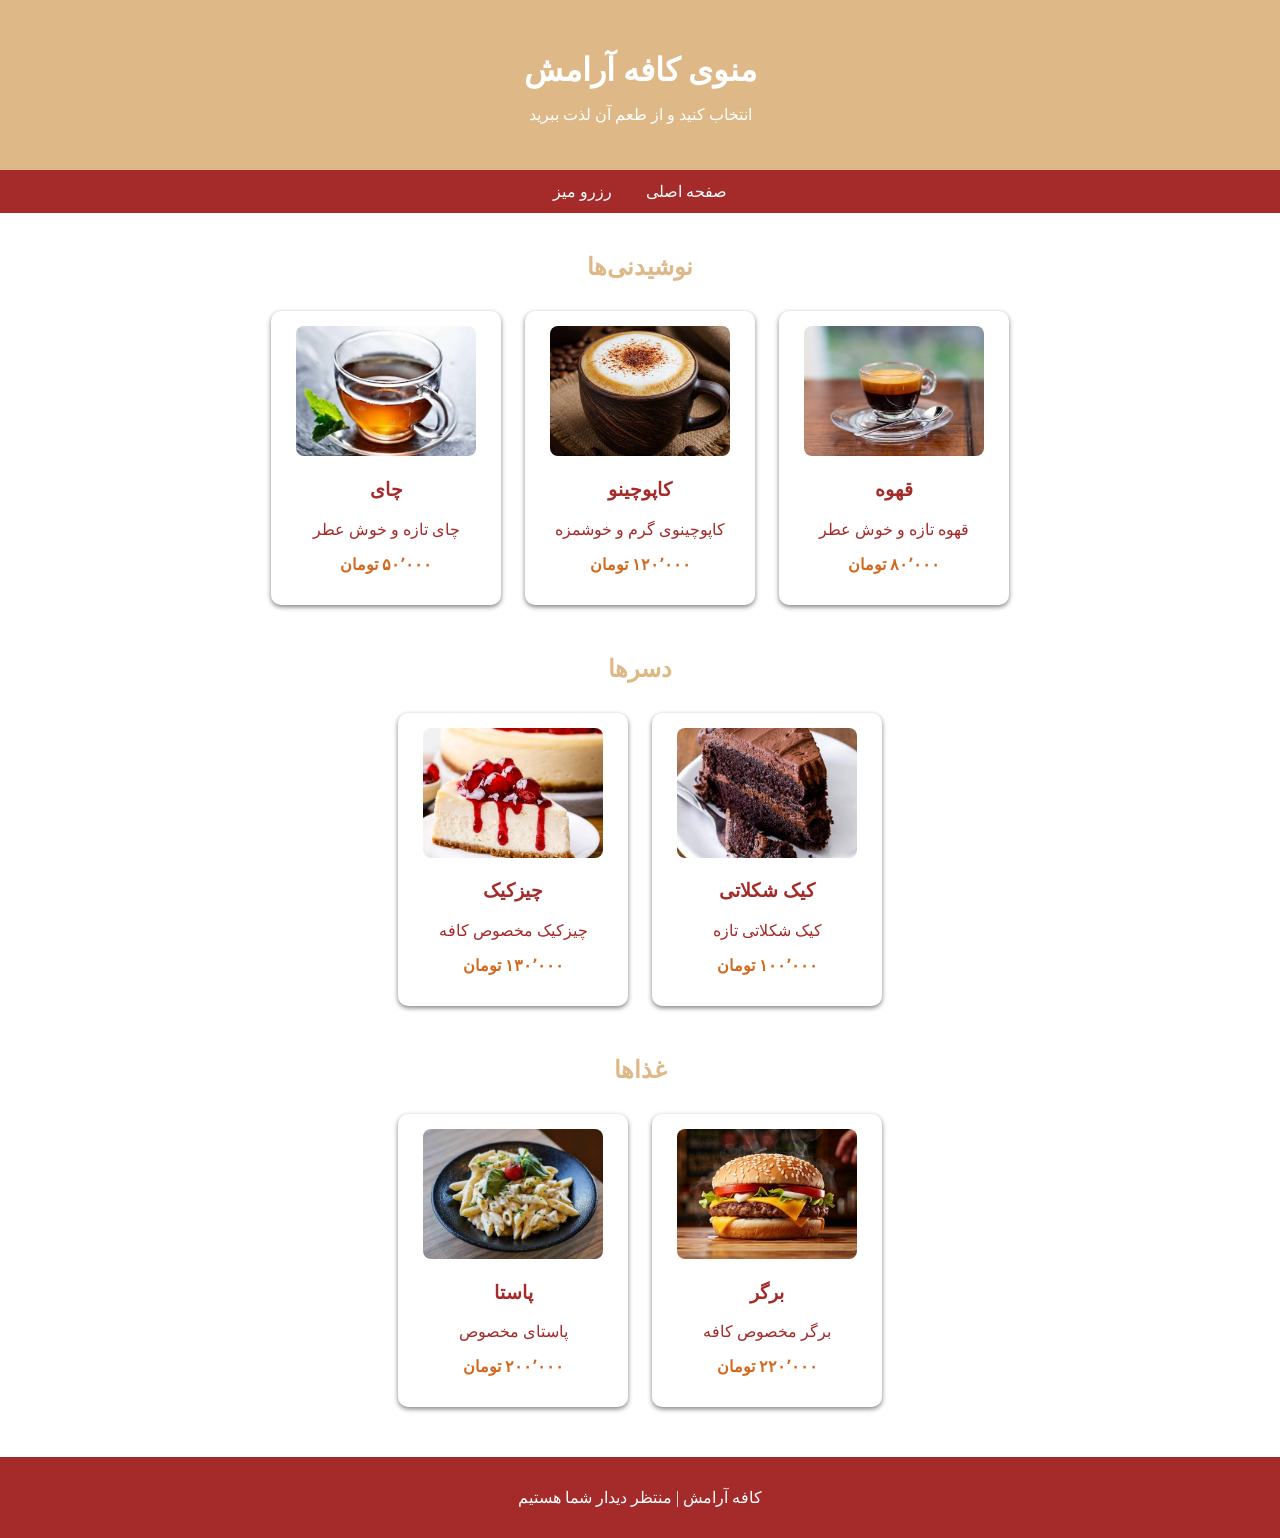
==== menu.html @ 10f66b6d "Initial project" ====
<!DOCTYPE html>
<html lang="fa">
<head>

    <meta charset="UTF-8">
    <meta name="viewport" content="width=device-width, initial-scale=1.0">

    <title>منوی کافه آرامش</title>

    <style>

        body {
            font-family: Tahoma;
            direction: rtl;
            margin: 0;
            background-color: white;
            color: brown;
        }

        header {
            background-color: burlywood;
            color: white;
            text-align: center;
            padding: 30px;
        }

        header h1 {
            margin-bottom: 10px;
        }

        nav {
            background-color:brown;
            text-align: center;
            padding: 12px;
        }

        nav a {
            color: white;
            text-decoration: none;
            margin: 15px;
        }

        .menu {
            width: 90%;
            margin: 30px auto;
            text-align: center;
        }

        .menu h2 {
            margin-top: 40px;
            color: burlywood;
        }

        .item {
            display: inline-block;
            vertical-align: top;
            background-color: white;
            width: 200px;
            margin: 10px;
            padding: 15px;
            border-radius: 10px;
            box-shadow: 0 2px 5px gray;
           
            transition: 0.3s;
        }

        .item:hover {
            transform: translateY(-6px);
            box-shadow: 0 10px 20px rgba(0,0,0,0.15);
        }

        .item img {
            width: 180px;
            height: 130px;
            object-fit: cover;
            border-radius: 8px;
        }

        .item h3 {
            color: brown;
        }

        .price {
            color: chocolate;
            font-weight: bold;
        }

        
        

        footer {
            background-color: brown;
            color: white;
            text-align: center;
            padding: 15px;
            margin-top: 40px;
        }


        

        @media (max-width: 600px) {

            .item {
                display: block;
                width: 80%;
                margin: 20px auto;
            }

            .item img {
                width: 90%;
                height: 180px;
            }

            nav a {
                display: block;
                margin: 8px;
            }

        }

    </style>

</head>

<body>


    <header>

        <h1> منوی کافه آرامش</h1>

        <p>
            انتخاب کنید و از طعم آن لذت ببرید
        </p>

    </header>


    <nav>

        <a href="index.html">
            صفحه اصلی
        </a>

        <a href="reservation.html">
             رزرو میز
        </a>

    </nav>


    <div class="menu">


       
        <h2> نوشیدنی‌ها</h2>


        <div class="item">

            <img src="images/coffee.jpg" alt="قهوه">

            <h3>قهوه</h3>

            <p>
                قهوه تازه و خوش عطر
            </p>

            <p class="price">
                ۸۰٬۰۰۰ تومان
            </p>

        </div>


        <div class="item">

            

            <img src="images/cappuccino.jpg" alt="کاپوچینو">

            <h3>کاپوچینو</h3>

            <p>
                کاپوچینوی گرم و خوشمزه
            </p>

            <p class="price">
                ۱۲۰٬۰۰۰ تومان
            </p>

        </div>


        <div class="item">

            <img src="images/tea.jpg" alt="چای">

            <h3>چای</h3>

            <p>
                چای تازه و خوش عطر
            </p>

            <p class="price">
                ۵۰٬۰۰۰ تومان
            </p>

        </div>


      

        <h2> دسرها</h2>


        <div class="item">

            <img src="images/chocolate-cake.jpg" alt="کیک شکلاتی">

            <h3>کیک شکلاتی</h3>

            <p>
                کیک شکلاتی تازه
            </p>

            <p class="price">
                ۱۰۰٬۰۰۰ تومان
            </p>

        </div>


        <div class="item">

            <img src="images/cheesecake.jpg" alt="چیزکیک">


            <h3>چیزکیک</h3>

            <p>
                چیزکیک مخصوص کافه
            </p>

            <p class="price">
                ۱۳۰٬۰۰۰ تومان
            </p>

        </div>


        

        <h2> غذاها</h2>


        <div class="item">

            <img src="images/burger.jpg" alt="برگر">

            <h3>برگر</h3>

            <p>
                برگر مخصوص کافه
            </p>

            <p class="price">
                ۲۲۰٬۰۰۰ تومان
            </p>

        </div>


        <div class="item">

            <img src="images/pasta.jpg" alt="پاستا">

            <h3>پاستا</h3>

            <p>
                پاستای مخصوص
            </p>

            <p class="price">
                ۲۰۰٬۰۰۰ تومان
            </p>

        </div>


    </div>


    <footer>

        <p>
            کافه آرامش | منتظر دیدار شما هستیم 
        </p>

    </footer>


</body>
</html>
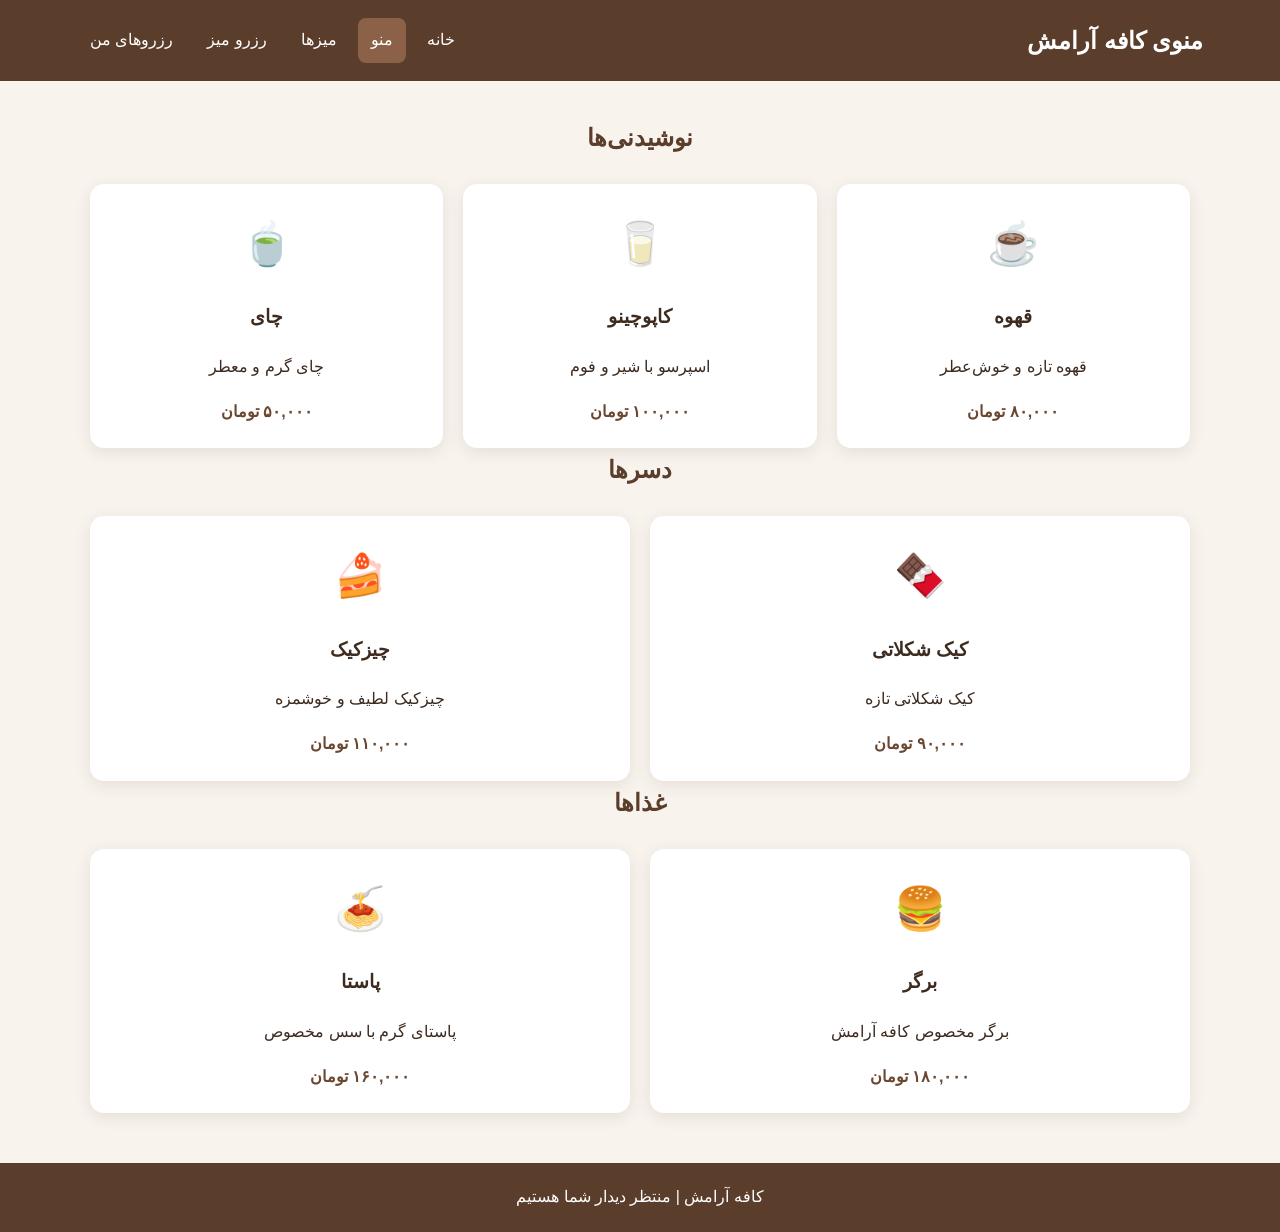
==== commit fe035ee3: "Update home menu and styles" ====
--- a/menu.html
+++ b/menu.html
@@ -1,305 +1,44 @@
 <!DOCTYPE html>
-<html lang="fa">
+<html lang="fa" dir="rtl">
 <head>
-
     <meta charset="UTF-8">
     <meta name="viewport" content="width=device-width, initial-scale=1.0">
+    <title>منوی کافه آرامش</title>
+    <link rel="stylesheet" href="style.css">
+</head>
+<body>
+<header class="site-header">
+    <h1>منوی کافه آرامش</h1>
+    <nav>
+        <a href="index.html">خانه</a>
+        <a class="active" href="menu.html">منو</a>
+        <a href="tables.html">میزها</a>
+        <a href="reservation.html">رزرو میز</a>
+        <a href="my-reservations.html">رزروهای من</a>
+    </nav>
+</header>
 
-    <title>منوی کافه آرامش</title>
-
-    <style>
-
-        body {
-            font-family: Tahoma;
-            direction: rtl;
-            margin: 0;
-            background-color: white;
-            color: brown;
-        }
-
-        header {
-            background-color: burlywood;
-            color: white;
-            text-align: center;
-            padding: 30px;
-        }
-
-        header h1 {
-            margin-bottom: 10px;
-        }
-
-        nav {
-            background-color:brown;
-            text-align: center;
-            padding: 12px;
-        }
-
-        nav a {
-            color: white;
-            text-decoration: none;
-            margin: 15px;
-        }
-
-        .menu {
-            width: 90%;
-            margin: 30px auto;
-            text-align: center;
-        }
-
-        .menu h2 {
-            margin-top: 40px;
-            color: burlywood;
-        }
-
-        .item {
-            display: inline-block;
-            vertical-align: top;
-            background-color: white;
-            width: 200px;
-            margin: 10px;
-            padding: 15px;
-            border-radius: 10px;
-            box-shadow: 0 2px 5px gray;
-           
-            transition: 0.3s;
-        }
-
-        .item:hover {
-            transform: translateY(-6px);
-            box-shadow: 0 10px 20px rgba(0,0,0,0.15);
-        }
-
-        .item img {
-            width: 180px;
-            height: 130px;
-            object-fit: cover;
-            border-radius: 8px;
-        }
-
-        .item h3 {
-            color: brown;
-        }
-
-        .price {
-            color: chocolate;
-            font-weight: bold;
-        }
-
-        
-        
-
-        footer {
-            background-color: brown;
-            color: white;
-            text-align: center;
-            padding: 15px;
-            margin-top: 40px;
-        }
-
-
-        
-
-        @media (max-width: 600px) {
-
-            .item {
-                display: block;
-                width: 80%;
-                margin: 20px auto;
-            }
-
-            .item img {
-                width: 90%;
-                height: 180px;
-            }
-
-            nav a {
-                display: block;
-                margin: 8px;
-            }
-
-        }
-
-    </style>
-
-</head>
-
-<body>
-
-
-    <header>
-
-        <h1> منوی کافه آرامش</h1>
-
-        <p>
-            انتخاب کنید و از طعم آن لذت ببرید
-        </p>
-
-    </header>
-
-
-    <nav>
-
-        <a href="index.html">
-            صفحه اصلی
-        </a>
-
-        <a href="reservation.html">
-             رزرو میز
-        </a>
-
-    </nav>
-
-
-    <div class="menu">
-
-
-       
-        <h2> نوشیدنی‌ها</h2>
-
-
-        <div class="item">
-
-            <img src="images/coffee.jpg" alt="قهوه">
-
-            <h3>قهوه</h3>
-
-            <p>
-                قهوه تازه و خوش عطر
-            </p>
-
-            <p class="price">
-                ۸۰٬۰۰۰ تومان
-            </p>
-
-        </div>
-
-
-        <div class="item">
-
-            
-
-            <img src="images/cappuccino.jpg" alt="کاپوچینو">
-
-            <h3>کاپوچینو</h3>
-
-            <p>
-                کاپوچینوی گرم و خوشمزه
-            </p>
-
-            <p class="price">
-                ۱۲۰٬۰۰۰ تومان
-            </p>
-
-        </div>
-
-
-        <div class="item">
-
-            <img src="images/tea.jpg" alt="چای">
-
-            <h3>چای</h3>
-
-            <p>
-                چای تازه و خوش عطر
-            </p>
-
-            <p class="price">
-                ۵۰٬۰۰۰ تومان
-            </p>
-
-        </div>
-
-
-      
-
-        <h2> دسرها</h2>
-
-
-        <div class="item">
-
-            <img src="images/chocolate-cake.jpg" alt="کیک شکلاتی">
-
-            <h3>کیک شکلاتی</h3>
-
-            <p>
-                کیک شکلاتی تازه
-            </p>
-
-            <p class="price">
-                ۱۰۰٬۰۰۰ تومان
-            </p>
-
-        </div>
-
-
-        <div class="item">
-
-            <img src="images/cheesecake.jpg" alt="چیزکیک">
-
-
-            <h3>چیزکیک</h3>
-
-            <p>
-                چیزکیک مخصوص کافه
-            </p>
-
-            <p class="price">
-                ۱۳۰٬۰۰۰ تومان
-            </p>
-
-        </div>
-
-
-        
-
-        <h2> غذاها</h2>
-
-
-        <div class="item">
-
-            <img src="images/burger.jpg" alt="برگر">
-
-            <h3>برگر</h3>
-
-            <p>
-                برگر مخصوص کافه
-            </p>
-
-            <p class="price">
-                ۲۲۰٬۰۰۰ تومان
-            </p>
-
-        </div>
-
-
-        <div class="item">
-
-            <img src="images/pasta.jpg" alt="پاستا">
-
-            <h3>پاستا</h3>
-
-            <p>
-                پاستای مخصوص
-            </p>
-
-            <p class="price">
-                ۲۰۰٬۰۰۰ تومان
-            </p>
-
-        </div>
-
-
+<main class="section">
+    <h2 class="section-title">نوشیدنی‌ها</h2>
+    <div class="menu-grid">
+        <article class="menu-card"><div class="menu-icon">☕</div><h3>قهوه</h3><p>قهوه تازه و خوش‌عطر</p><strong>۸۰,۰۰۰ تومان</strong></article>
+        <article class="menu-card"><div class="menu-icon">🥛</div><h3>کاپوچینو</h3><p>اسپرسو با شیر و فوم</p><strong>۱۰۰,۰۰۰ تومان</strong></article>
+        <article class="menu-card"><div class="menu-icon">🍵</div><h3>چای</h3><p>چای گرم و معطر</p><strong>۵۰,۰۰۰ تومان</strong></article>
     </div>
 
+    <h2 class="section-title">دسرها</h2>
+    <div class="menu-grid">
+        <article class="menu-card"><div class="menu-icon">🍫</div><h3>کیک شکلاتی</h3><p>کیک شکلاتی تازه</p><strong>۹۰,۰۰۰ تومان</strong></article>
+        <article class="menu-card"><div class="menu-icon">🍰</div><h3>چیزکیک</h3><p>چیزکیک لطیف و خوشمزه</p><strong>۱۱۰,۰۰۰ تومان</strong></article>
+    </div>
 
-    <footer>
+    <h2 class="section-title">غذاها</h2>
+    <div class="menu-grid">
+        <article class="menu-card"><div class="menu-icon">🍔</div><h3>برگر</h3><p>برگر مخصوص کافه آرامش</p><strong>۱۸۰,۰۰۰ تومان</strong></article>
+        <article class="menu-card"><div class="menu-icon">🍝</div><h3>پاستا</h3><p>پاستای گرم با سس مخصوص</p><strong>۱۶۰,۰۰۰ تومان</strong></article>
+    </div>
+</main>
 
-        <p>
-            کافه آرامش | منتظر دیدار شما هستیم 
-        </p>
-
-    </footer>
-
-
+<footer>کافه آرامش | منتظر دیدار شما هستیم</footer>
 </body>
 </html>
--- a/style.css
+++ b/style.css
@@ -0,0 +1,293 @@
+* {
+    box-sizing: border-box;
+}
+
+body {
+    margin: 0;
+    font-family: Tahoma, Arial, sans-serif;
+    background: #f8f3ed;
+    color: #3d2b1f;
+    line-height: 1.8;
+}
+
+.site-header {
+    background: #5a3d2b;
+    color: white;
+    padding: 18px 6%;
+    display: flex;
+    align-items: center;
+    justify-content: space-between;
+    gap: 20px;
+    flex-wrap: wrap;
+}
+
+.site-header h1 {
+    margin: 0;
+    font-size: 24px;
+}
+
+nav {
+    display: flex;
+    gap: 8px;
+    flex-wrap: wrap;
+}
+
+nav a {
+    color: white;
+    text-decoration: none;
+    padding: 8px 13px;
+    border-radius: 8px;
+}
+
+nav a:hover,
+nav a.active {
+    background: #8b6247;
+}
+
+.hero {
+    min-height: 390px;
+    display: flex;
+    align-items: center;
+    justify-content: center;
+    text-align: center;
+    padding: 50px 6%;
+    background: linear-gradient(135deg, #ead7c3, #f8f3ed);
+}
+
+.hero h2 {
+    font-size: 36px;
+    margin: 0 0 12px;
+}
+
+.hero p {
+    max-width: 650px;
+    margin: 0 auto 25px;
+}
+
+.actions {
+    display: flex;
+    justify-content: center;
+    gap: 12px;
+    flex-wrap: wrap;
+}
+
+.btn {
+    display: inline-block;
+    border: none;
+    background: #6b4630;
+    color: white;
+    text-decoration: none;
+    padding: 10px 20px;
+    border-radius: 8px;
+    cursor: pointer;
+    font: inherit;
+}
+
+.btn:hover {
+    opacity: .9;
+}
+
+.btn.secondary {
+    background: #9a765c;
+}
+
+.section {
+    width: min(1100px, 92%);
+    margin: 35px auto;
+}
+
+.section-title {
+    text-align: center;
+    margin: 0 0 25px;
+    color: #5a3d2b;
+}
+
+.cards,
+.menu-grid,
+.table-grid,
+.reservation-list {
+    display: grid;
+    grid-template-columns: repeat(auto-fit, minmax(220px, 1fr));
+    gap: 20px;
+}
+
+.card,
+.menu-card,
+.table-card,
+.reservation-card,
+.form-wrapper {
+    background: white;
+    border-radius: 14px;
+    padding: 22px;
+    box-shadow: 0 4px 16px rgba(70, 45, 30, .10);
+}
+
+.card {
+    text-align: center;
+}
+
+.card a {
+    color: #6b4630;
+    font-weight: bold;
+}
+
+.emoji,
+.menu-icon {
+    font-size: 42px;
+}
+
+.menu-card {
+    text-align: center;
+}
+
+.menu-card strong {
+    color: #6b4630;
+}
+
+.filters {
+    display: flex;
+    justify-content: center;
+    gap: 18px;
+    flex-wrap: wrap;
+    margin-bottom: 25px;
+}
+
+label {
+    display: flex;
+    flex-direction: column;
+    gap: 5px;
+    font-weight: bold;
+}
+
+select,
+input {
+    width: 100%;
+    padding: 10px 12px;
+    border: 1px solid #d4c2b3;
+    border-radius: 8px;
+    background: white;
+    font: inherit;
+}
+
+.table-card {
+    text-align: center;
+    border-top: 5px solid #6b4630;
+}
+
+.table-card.reserved {
+    border-top-color: #a44747;
+}
+
+.status {
+    display: inline-block;
+    padding: 4px 12px;
+    border-radius: 20px;
+    font-size: 14px;
+    margin: 8px 0;
+}
+
+.status.available {
+    background: #dcefdc;
+    color: #276227;
+}
+
+.status.reserved {
+    background: #f4d8d8;
+    color: #8a2929;
+}
+
+.table-card .btn {
+    width: 100%;
+}
+
+.table-card .btn:disabled {
+    cursor: not-allowed;
+    opacity: .5;
+}
+
+.form-wrapper {
+    max-width: 850px;
+    margin: auto;
+}
+
+.hint {
+    text-align: center;
+    color: #725d4d;
+}
+
+.form-grid {
+    display: grid;
+    grid-template-columns: repeat(2, 1fr);
+    gap: 18px;
+}
+
+.submit-btn {
+    margin-top: 20px;
+}
+
+.error {
+    min-height: 22px;
+    color: #b3261e;
+    font-weight: normal;
+}
+
+.form-message {
+    min-height: 28px;
+    font-weight: bold;
+}
+
+.form-message.success {
+    color: #276227;
+}
+
+.form-message.fail {
+    color: #a12626;
+}
+
+.reservation-card h3 {
+    margin-top: 0;
+}
+
+.reservation-card p {
+    margin: 6px 0;
+}
+
+.cancel-btn {
+    margin-top: 12px;
+    background: #a44747;
+}
+
+.empty {
+    grid-column: 1 / -1;
+    text-align: center;
+    padding: 35px;
+    background: white;
+    border-radius: 14px;
+}
+
+footer {
+    margin-top: 50px;
+    padding: 20px;
+    text-align: center;
+    background: #5a3d2b;
+    color: white;
+}
+
+@media (max-width: 700px) {
+    .site-header {
+        justify-content: center;
+        text-align: center;
+    }
+
+    nav {
+        justify-content: center;
+    }
+
+    .hero h2 {
+        font-size: 28px;
+    }
+
+    .form-grid {
+        grid-template-columns: 1fr;
+    }
+}
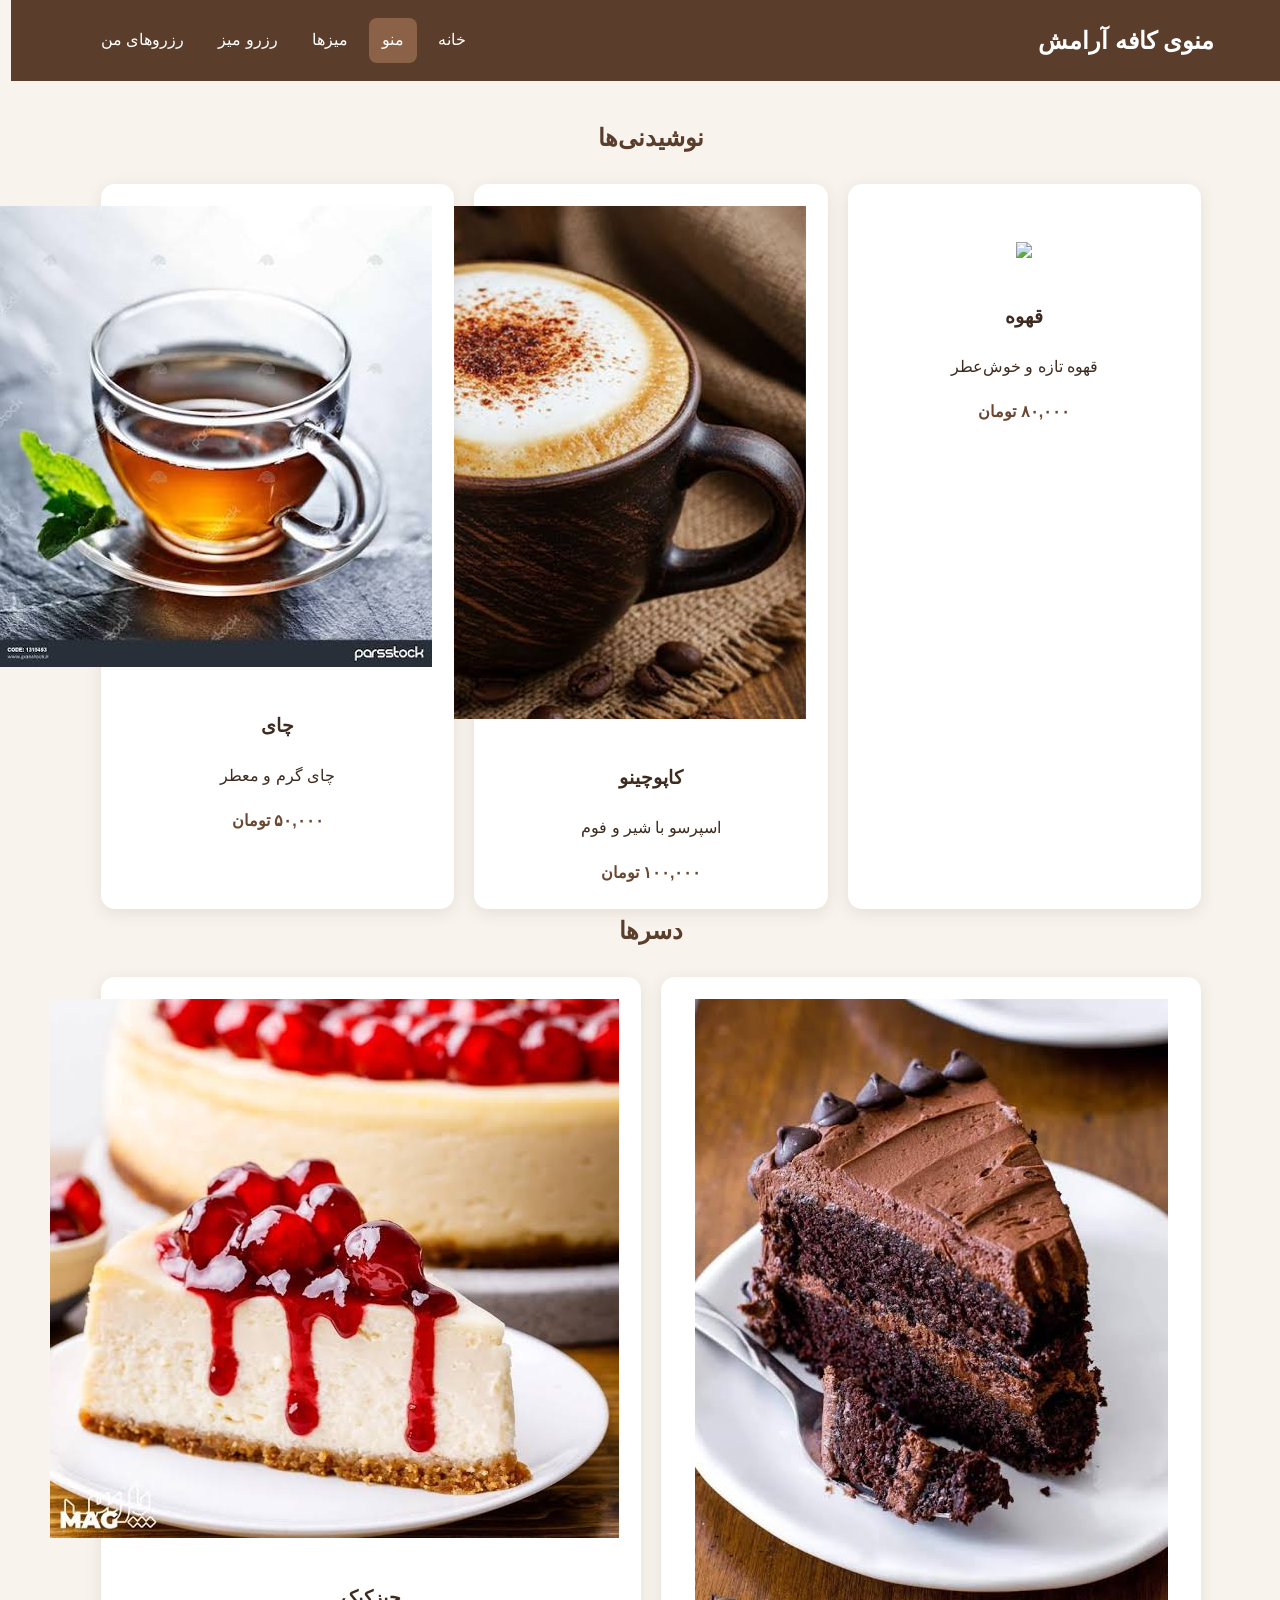
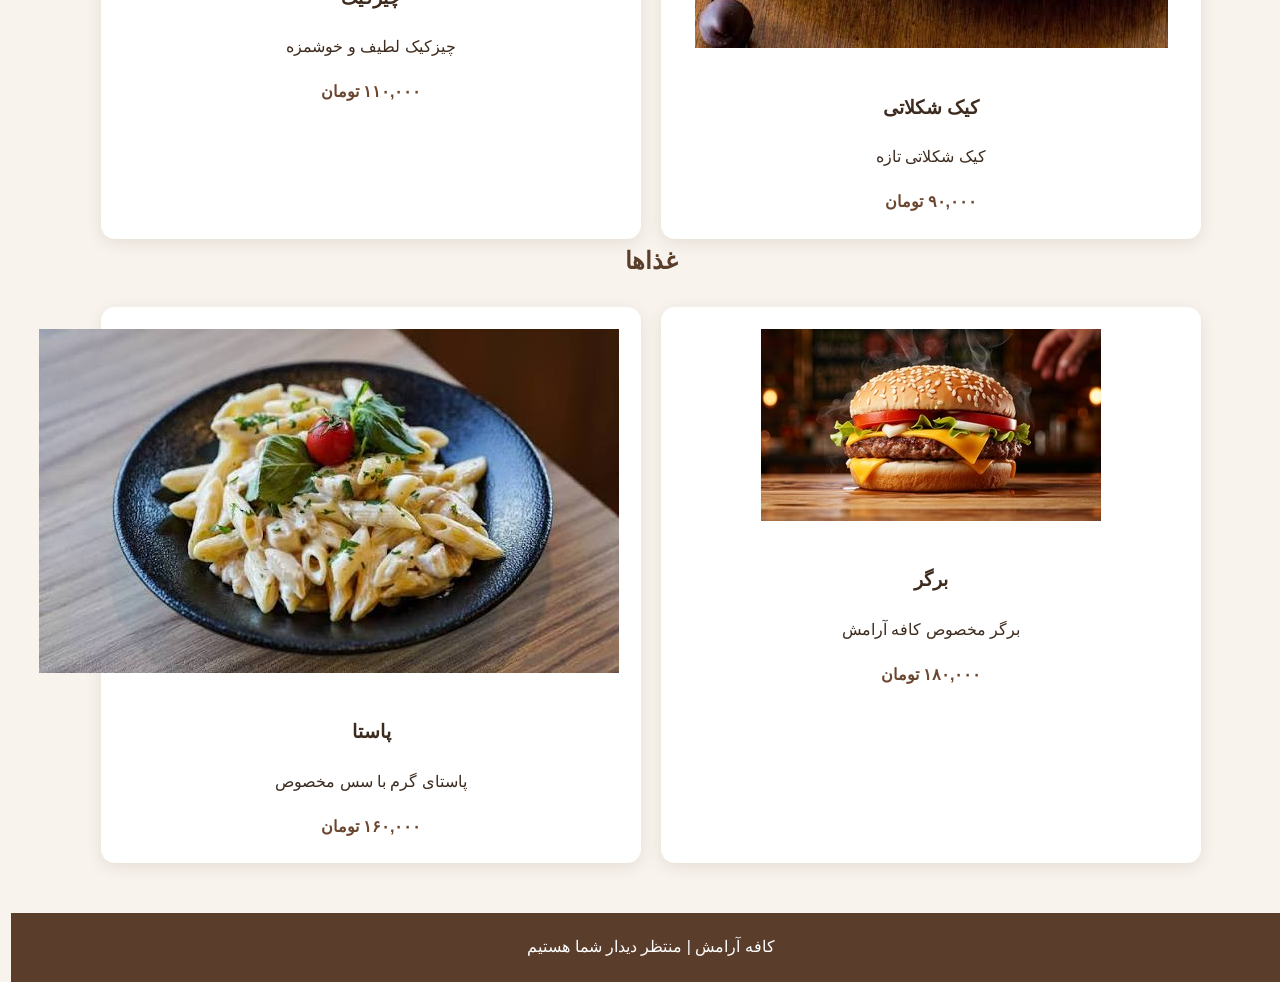
==== commit 05cd8406: "Update menu.html" ====
--- a/menu.html
+++ b/menu.html
@@ -21,21 +21,21 @@
 <main class="section">
     <h2 class="section-title">نوشیدنی‌ها</h2>
     <div class="menu-grid">
-        <article class="menu-card"><div class="menu-icon">☕</div><h3>قهوه</h3><p>قهوه تازه و خوش‌عطر</p><strong>۸۰,۰۰۰ تومان</strong></article>
-        <article class="menu-card"><div class="menu-icon">🥛</div><h3>کاپوچینو</h3><p>اسپرسو با شیر و فوم</p><strong>۱۰۰,۰۰۰ تومان</strong></article>
-        <article class="menu-card"><div class="menu-icon">🍵</div><h3>چای</h3><p>چای گرم و معطر</p><strong>۵۰,۰۰۰ تومان</strong></article>
+        <article class="menu-card"><div class="menu-icon"><img src="images/caffe.jpg"></div><h3>قهوه</h3><p>قهوه تازه و خوش‌عطر</p><strong>۸۰,۰۰۰ تومان</strong></article>
+        <article class="menu-card"><div class="menu-icon"><img src="images/cappuccino.jpg"></div><h3>کاپوچینو</h3><p>اسپرسو با شیر و فوم</p><strong>۱۰۰,۰۰۰ تومان</strong></article>
+        <article class="menu-card"><div class="menu-icon"><img src="images/tea.jpg"></div><h3>چای</h3><p>چای گرم و معطر</p><strong>۵۰,۰۰۰ تومان</strong></article>
     </div>
 
     <h2 class="section-title">دسرها</h2>
     <div class="menu-grid">
-        <article class="menu-card"><div class="menu-icon">🍫</div><h3>کیک شکلاتی</h3><p>کیک شکلاتی تازه</p><strong>۹۰,۰۰۰ تومان</strong></article>
-        <article class="menu-card"><div class="menu-icon">🍰</div><h3>چیزکیک</h3><p>چیزکیک لطیف و خوشمزه</p><strong>۱۱۰,۰۰۰ تومان</strong></article>
+        <article class="menu-card"><div class="menu-icon"><img src="images/chocolate-cake.jpg"></div><h3>کیک شکلاتی</h3><p>کیک شکلاتی تازه</p><strong>۹۰,۰۰۰ تومان</strong></article>
+        <article class="menu-card"><div class="menu-icon"><img src="images/cheesecake.jpg"></div><h3>چیزکیک</h3><p>چیزکیک لطیف و خوشمزه</p><strong>۱۱۰,۰۰۰ تومان</strong></article>
     </div>
 
     <h2 class="section-title">غذاها</h2>
     <div class="menu-grid">
-        <article class="menu-card"><div class="menu-icon">🍔</div><h3>برگر</h3><p>برگر مخصوص کافه آرامش</p><strong>۱۸۰,۰۰۰ تومان</strong></article>
-        <article class="menu-card"><div class="menu-icon">🍝</div><h3>پاستا</h3><p>پاستای گرم با سس مخصوص</p><strong>۱۶۰,۰۰۰ تومان</strong></article>
+        <article class="menu-card"><div class="menu-icon"><img src="images/burger.jpg"></div><h3>برگر</h3><p>برگر مخصوص کافه آرامش</p><strong>۱۸۰,۰۰۰ تومان</strong></article>
+        <article class="menu-card"><div class="menu-icon"><img src="images/pasta.jpg"></div><h3>پاستا</h3><p>پاستای گرم با سس مخصوص</p><strong>۱۶۰,۰۰۰ تومان</strong></article>
     </div>
 </main>
 
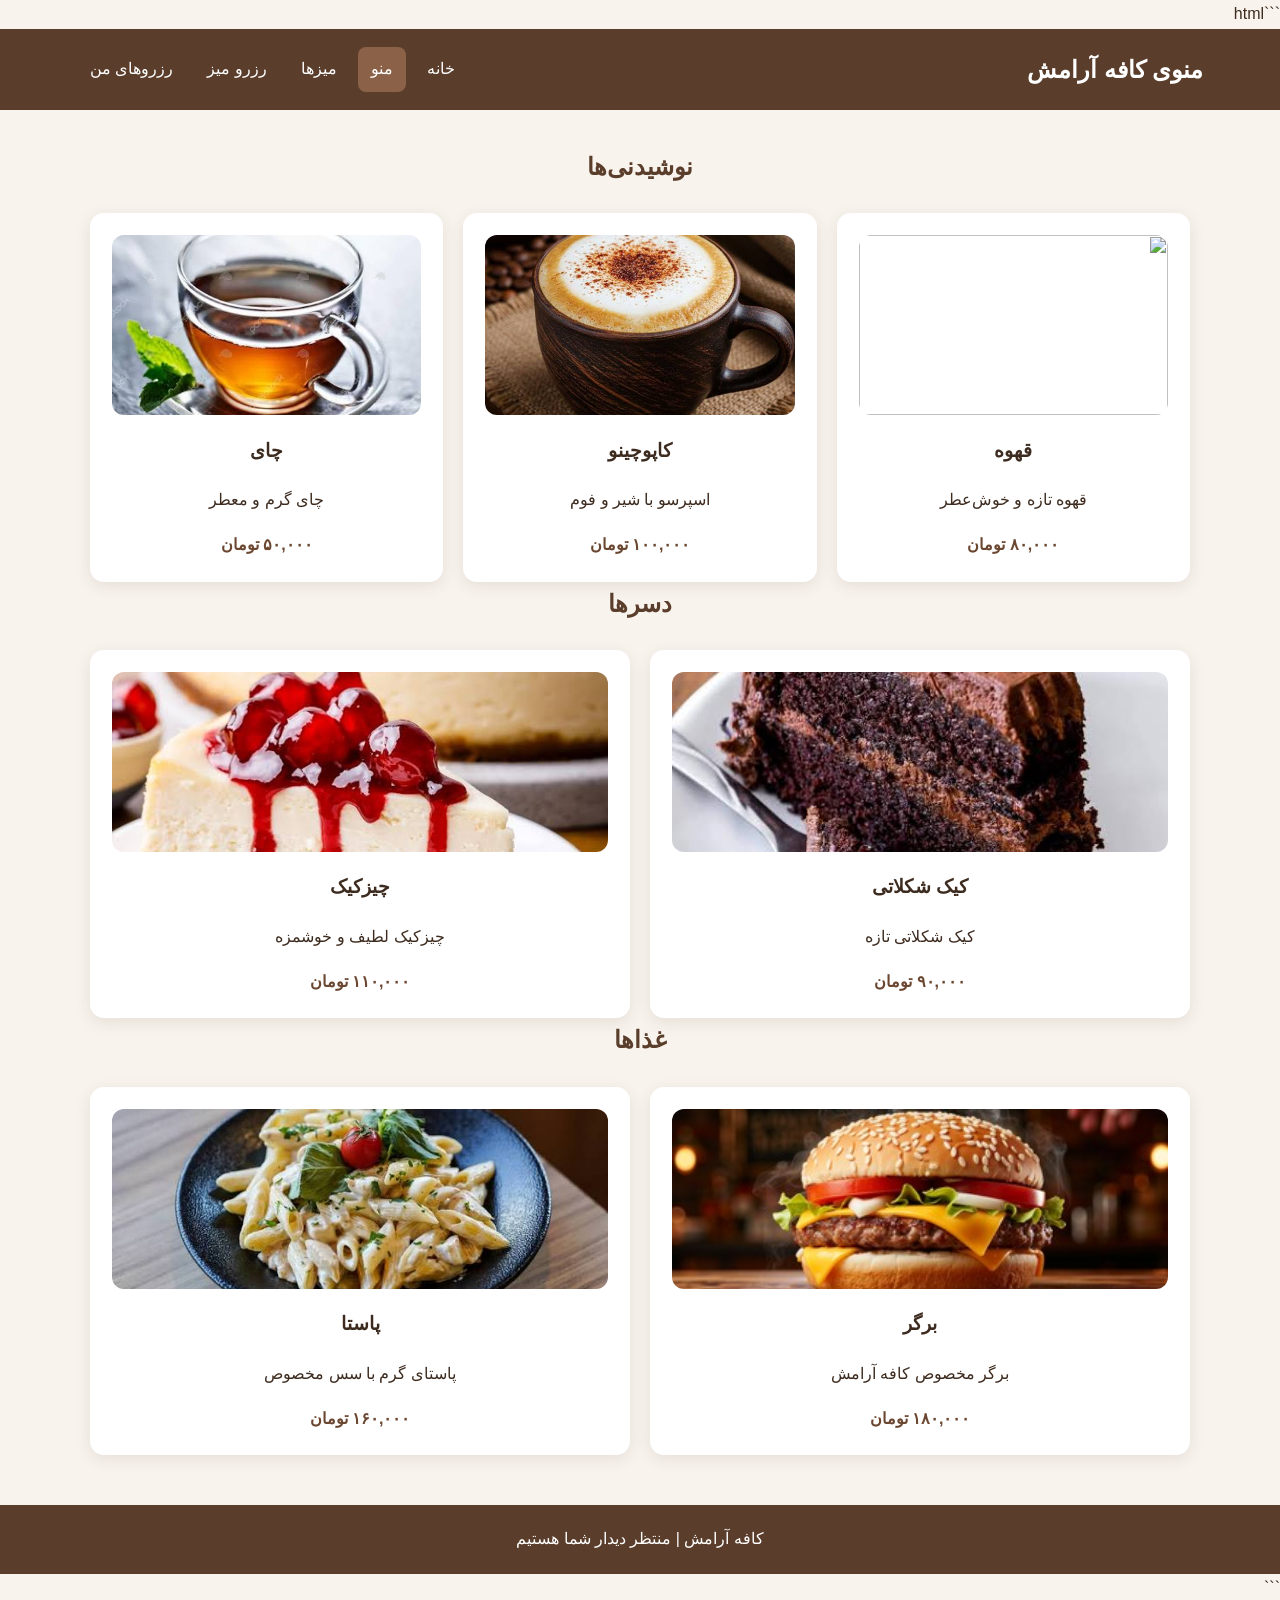
==== commit 1fe6b2f3: "Update menu.html" ====
--- a/menu.html
+++ b/menu.html
@@ -1,3 +1,4 @@
+```html
 <!DOCTYPE html>
 <html lang="fa" dir="rtl">
 <head>
@@ -21,24 +22,25 @@
 <main class="section">
     <h2 class="section-title">نوشیدنی‌ها</h2>
     <div class="menu-grid">
-        <article class="menu-card"><div class="menu-icon"><img src="images/caffe.jpg"></div><h3>قهوه</h3><p>قهوه تازه و خوش‌عطر</p><strong>۸۰,۰۰۰ تومان</strong></article>
-        <article class="menu-card"><div class="menu-icon"><img src="images/cappuccino.jpg"></div><h3>کاپوچینو</h3><p>اسپرسو با شیر و فوم</p><strong>۱۰۰,۰۰۰ تومان</strong></article>
-        <article class="menu-card"><div class="menu-icon"><img src="images/tea.jpg"></div><h3>چای</h3><p>چای گرم و معطر</p><strong>۵۰,۰۰۰ تومان</strong></article>
+        <article class="menu-card"><div class="menu-icon"><img src="images/caffee.jpg" style="width: 100%; height: 180px; object-fit: cover; border-radius: 12px;"></div><h3>قهوه</h3><p>قهوه تازه و خوش‌عطر</p><strong>۸۰,۰۰۰ تومان</strong></article>
+        <article class="menu-card"><div class="menu-icon"><img src="images/cappuccino.jpg" style="width: 100%; height: 180px; object-fit: cover; border-radius: 12px;"></div><h3>کاپوچینو</h3><p>اسپرسو با شیر و فوم</p><strong>۱۰۰,۰۰۰ تومان</strong></article>
+        <article class="menu-card"><div class="menu-icon"><img src="images/tea.jpg" style="width: 100%; height: 180px; object-fit: cover; border-radius: 12px;"></div><h3>چای</h3><p>چای گرم و معطر</p><strong>۵۰,۰۰۰ تومان</strong></article>
     </div>
 
     <h2 class="section-title">دسرها</h2>
     <div class="menu-grid">
-        <article class="menu-card"><div class="menu-icon"><img src="images/chocolate-cake.jpg"></div><h3>کیک شکلاتی</h3><p>کیک شکلاتی تازه</p><strong>۹۰,۰۰۰ تومان</strong></article>
-        <article class="menu-card"><div class="menu-icon"><img src="images/cheesecake.jpg"></div><h3>چیزکیک</h3><p>چیزکیک لطیف و خوشمزه</p><strong>۱۱۰,۰۰۰ تومان</strong></article>
+        <article class="menu-card"><div class="menu-icon"><img src="images/chocolate-cake.jpg" style="width: 100%; height: 180px; object-fit: cover; border-radius: 12px;"></div><h3>کیک شکلاتی</h3><p>کیک شکلاتی تازه</p><strong>۹۰,۰۰۰ تومان</strong></article>
+        <article class="menu-card"><div class="menu-icon"><img src="images/cheesecake.jpg" style="width: 100%; height: 180px; object-fit: cover; border-radius: 12px;"></div><h3>چیزکیک</h3><p>چیزکیک لطیف و خوشمزه</p><strong>۱۱۰,۰۰۰ تومان</strong></article>
     </div>
 
     <h2 class="section-title">غذاها</h2>
     <div class="menu-grid">
-        <article class="menu-card"><div class="menu-icon"><img src="images/burger.jpg"></div><h3>برگر</h3><p>برگر مخصوص کافه آرامش</p><strong>۱۸۰,۰۰۰ تومان</strong></article>
-        <article class="menu-card"><div class="menu-icon"><img src="images/pasta.jpg"></div><h3>پاستا</h3><p>پاستای گرم با سس مخصوص</p><strong>۱۶۰,۰۰۰ تومان</strong></article>
+        <article class="menu-card"><div class="menu-icon"><img src="images/burger.jpg" style="width: 100%; height: 180px; object-fit: cover; border-radius: 12px;"></div><h3>برگر</h3><p>برگر مخصوص کافه آرامش</p><strong>۱۸۰,۰۰۰ تومان</strong></article>
+        <article class="menu-card"><div class="menu-icon"><img src="images/pasta.jpg" style="width: 100%; height: 180px; object-fit: cover; border-radius: 12px;"></div><h3>پاستا</h3><p>پاستای گرم با سس مخصوص</p><strong>۱۶۰,۰۰۰ تومان</strong></article>
     </div>
 </main>
 
 <footer>کافه آرامش | منتظر دیدار شما هستیم</footer>
 </body>
 </html>
+```
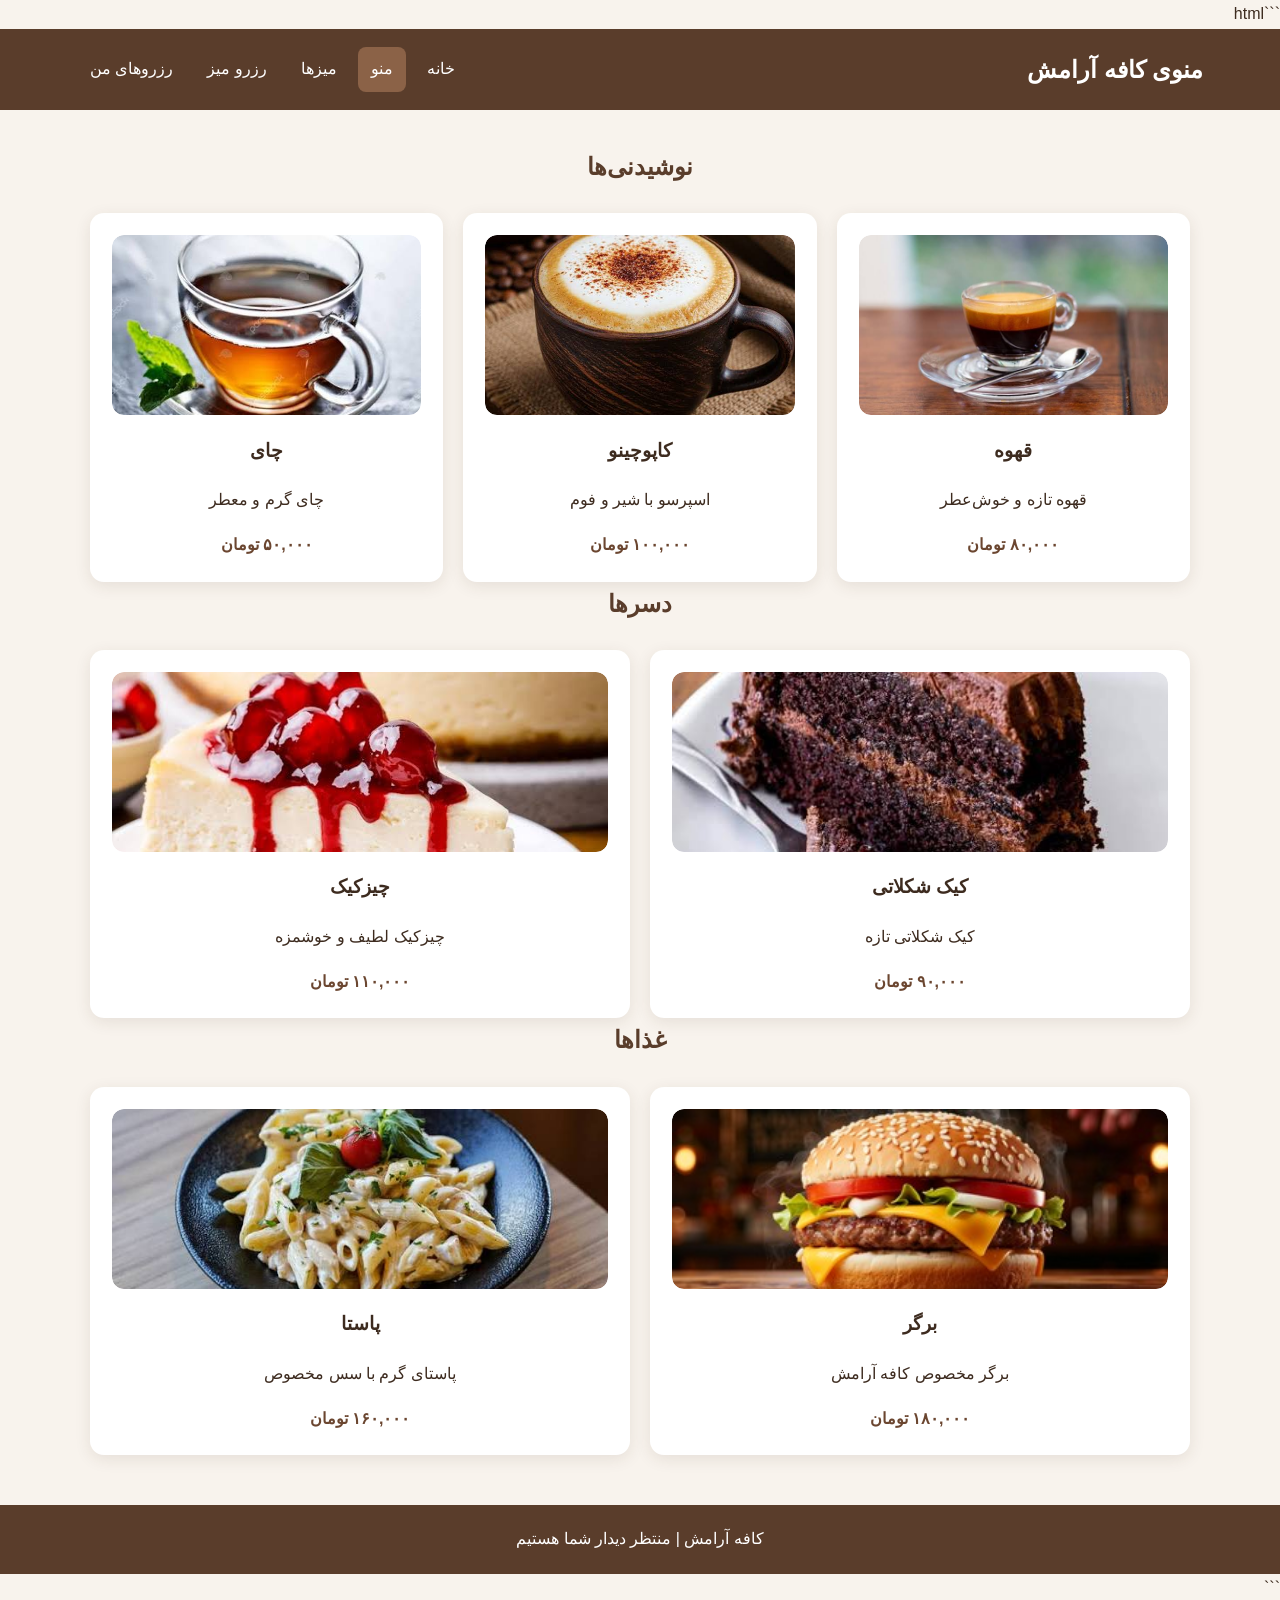
==== commit df745e33: "Update menu.html" ====
--- a/menu.html
+++ b/menu.html
@@ -22,7 +22,7 @@
 <main class="section">
     <h2 class="section-title">نوشیدنی‌ها</h2>
     <div class="menu-grid">
-        <article class="menu-card"><div class="menu-icon"><img src="images/caffee.jpg" style="width: 100%; height: 180px; object-fit: cover; border-radius: 12px;"></div><h3>قهوه</h3><p>قهوه تازه و خوش‌عطر</p><strong>۸۰,۰۰۰ تومان</strong></article>
+        <article class="menu-card"><div class="menu-icon"><img src="images/coffee.jpg" style="width: 100%; height: 180px; object-fit: cover; border-radius: 12px;"></div><h3>قهوه</h3><p>قهوه تازه و خوش‌عطر</p><strong>۸۰,۰۰۰ تومان</strong></article>
         <article class="menu-card"><div class="menu-icon"><img src="images/cappuccino.jpg" style="width: 100%; height: 180px; object-fit: cover; border-radius: 12px;"></div><h3>کاپوچینو</h3><p>اسپرسو با شیر و فوم</p><strong>۱۰۰,۰۰۰ تومان</strong></article>
         <article class="menu-card"><div class="menu-icon"><img src="images/tea.jpg" style="width: 100%; height: 180px; object-fit: cover; border-radius: 12px;"></div><h3>چای</h3><p>چای گرم و معطر</p><strong>۵۰,۰۰۰ تومان</strong></article>
     </div>
--- a/style.css
+++ b/style.css
@@ -272,6 +272,20 @@
     background: #5a3d2b;
     color: white;
 }
+.menu-icon {
+    width: 100%;
+    height: 180px;
+    overflow: hidden;
+    border-radius: 12px;
+}
+
+.menu-icon img {
+    width: 100%;
+    height: 100%;
+    object-fit: cover;
+    display: block;
+    border-radius: 12px;
+}
 
 @media (max-width: 700px) {
     .site-header {
